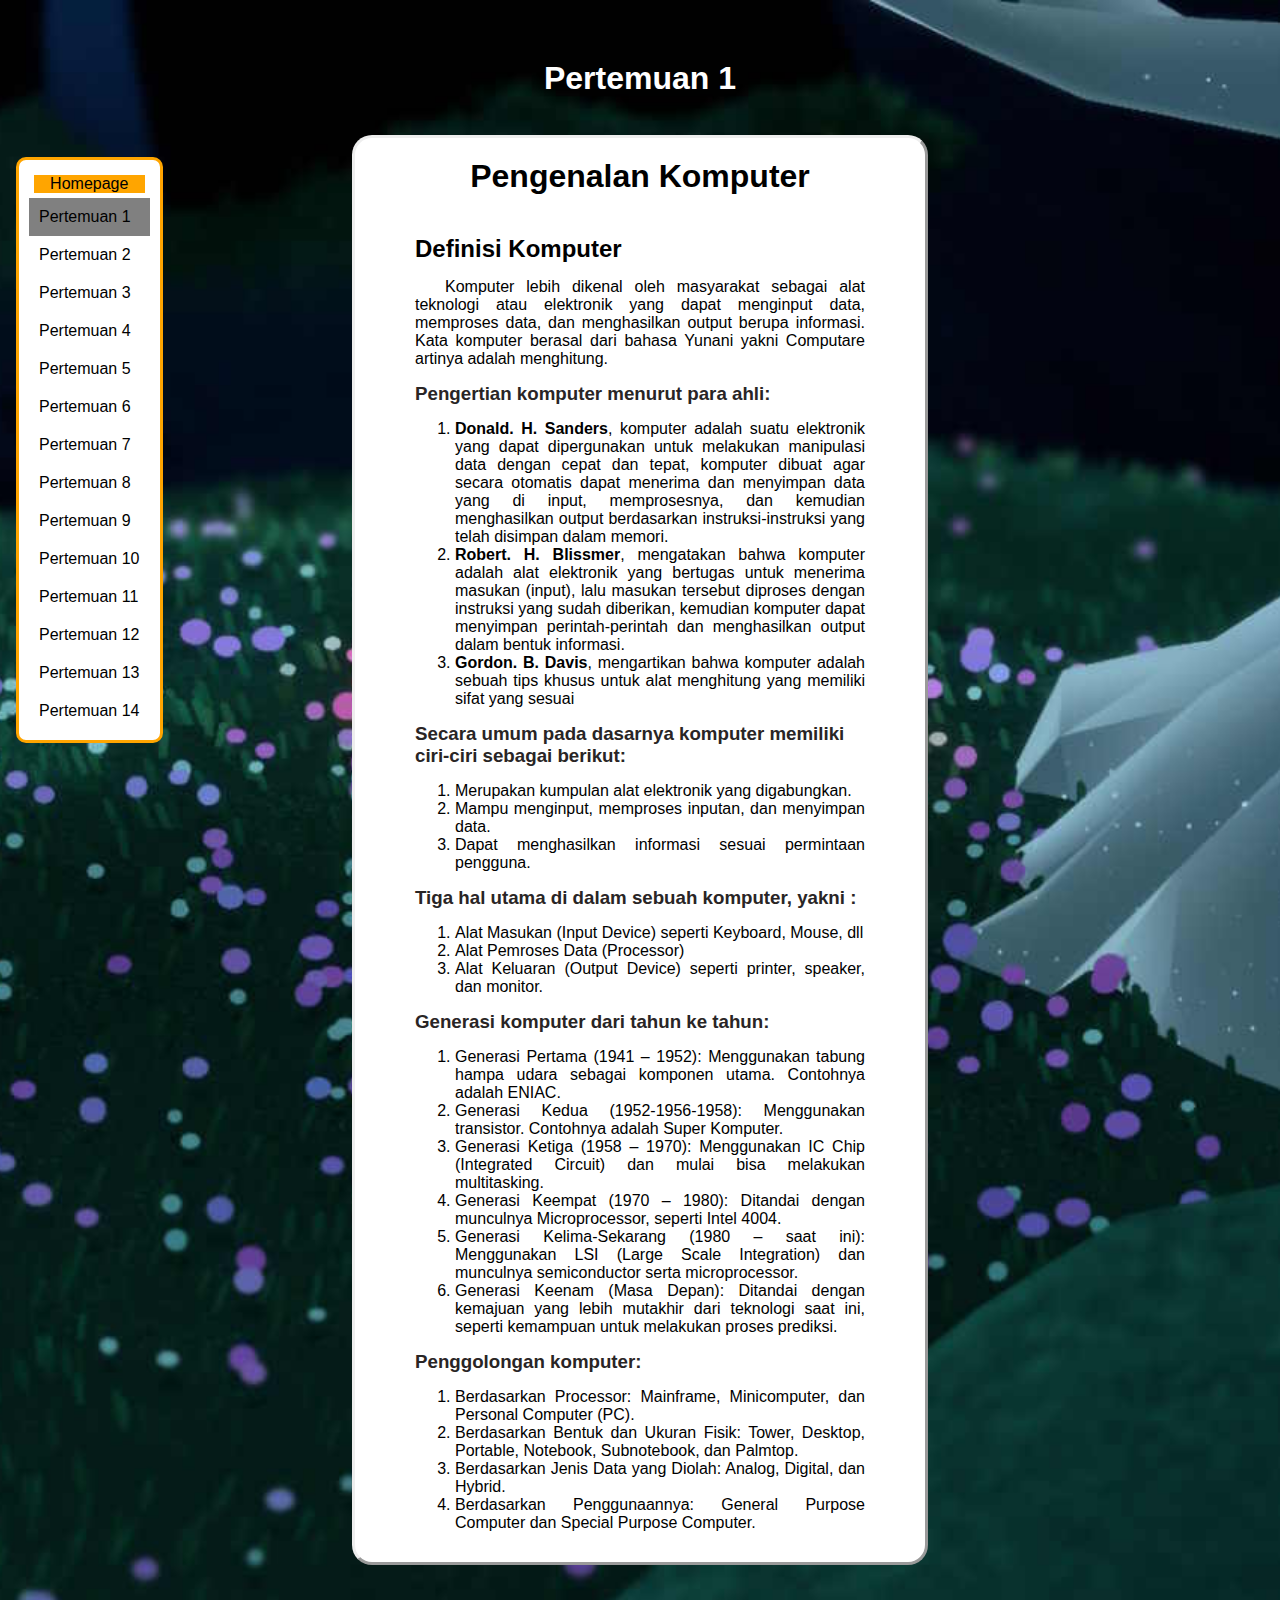
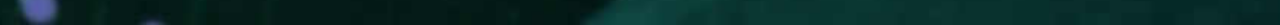
==== pertemuan1.html @ 70846f68 "Add files via upload" ====
<!DOCTYPE html>
<html lang="en">

<head>
    <meta charset="UTF-8">
    <meta http-equiv="Cache-Control" content="no-cache, no-store, must-revalidate" />
    <meta http-equiv="Pragma" content="no-cache" />
    <meta http-equiv="Expires" content="0" />
    <meta name="viewport" content="width=device-width, initial-scale=1.0">
    <title>Pertemuan 1</title>
    <link rel="stylesheet" href="pertemuanstyle.css">
</head>

<body>
    <nav>
        <!-- Always visible items in the nav bar -->
        <!-- <ul>
            <li>
                <a href="Homepage">Homepage</a>
            </li>
        </ul> -->
        <label id="halaman" for='menu' tabindex="0">
            Halaman
        </label>
        <input id='menu' type='checkbox' />
        <!-- The collapsable menu -->
        <ul>
            <li><a href='./'>Homepage</a></li>
            <li><a href='#' class="active">Pertemuan 1</a></li>
            <li><a href='./pertemuan2'>Pertemuan 2</a></li>
            <li><a href='./pertemuan3'>Pertemuan 3</a></li>
            <li><a href='./pertemuan4'>Pertemuan 4</a></li>
            <li><a href='./pertemuan5'>Pertemuan 5</a></li>
            <li><a href='./pertemuan6'>Pertemuan 6</a></li>
            <li><a href='./pertemuan7'>Pertemuan 7</a></li>
            <li><a href='./pertemuan8'>Pertemuan 8</a></li>
            <li><a href='./pertemuan9'>Pertemuan 9</a></li>
            <li><a href='./pertemuan10'>Pertemuan 10</a></li>
            <li><a href='./pertemuan11'>Pertemuan 11</a></li>
            <li><a href='./pertemuan12'>Pertemuan 12</a></li>
            <li><a href='./pertemuan13'>Pertemuan 13</a></li>
            <li><a href='./pertemuan14'>Pertemuan 14</a></li>
        </ul>
    </nav>
    <div class="halaman">
        <a href="./">
            <div class="homepage">
                Homepage
            </div>
        </a>
        <a href="#" class="active">
            <span>
                Pertemuan 1
            </span>
        </a>
        <a href="./pertemuan2">
            <span>
                Pertemuan 2
            </span>
        </a>
        <a href="./pertemuan3">
            <span>
                Pertemuan 3
            </span>
        </a>
        <a href="./pertemuan4">
            <span>
                Pertemuan 4
            </span>
        </a>
        <a href="./pertemuan5">
            <span>
                Pertemuan 5
            </span>
        </a>
        <a href="./pertemuan6">
            <span>
                Pertemuan 6
            </span>
        </a>
        <a href="./pertemuan7">
            <span>
                Pertemuan 7
            </span>
        </a>
        <a href="./pertemuan8">
            <span>
                Pertemuan 8
            </span>
        </a>
        <a href="./pertemuan9">
            <span>
                Pertemuan 9
            </span>
        </a>
        <a href="./pertemuan10">
            <span>
                Pertemuan 10
            </span>
        </a>
        <a href="./pertemuan11">
            <span>
                Pertemuan 11
            </span>
        </a>
        <a href="./pertemuan12">
            <span>
                Pertemuan 12
            </span>
        </a>
        <a href="./pertemuan13">
            <span>
                Pertemuan 13
            </span>
        </a>
        <a href="./pertemuan14">
            <span>
                Pertemuan 14
            </span>
        </a>
    </div>

    <div class="isi">
        <h1 id="pertemuan">Pertemuan 1</h1>
        <div class="rangkuman">
            <div class="isi-rangkuman">
                <h1>
                    Pengenalan Komputer
                </h1>

                <img src="images/pertemuan1.png" alt="" id="gambar">

                <h2>
                    Definisi Komputer
                </h2>
                <p id="paragraf">

                    Komputer lebih dikenal oleh masyarakat sebagai alat teknologi atau
                    elektronik yang dapat menginput data, memproses data, dan menghasilkan
                    output berupa informasi. Kata komputer berasal dari bahasa Yunani yakni
                    Computare artinya adalah menghitung.

                </p>

                <h3>
                    Pengertian komputer menurut para ahli:
                </h3>
                <ol id="list">
                    <li>
                        <p>
                           <Strong>Donald. H. Sanders</Strong>, komputer adalah suatu elektronik yang
                            dapat dipergunakan untuk melakukan manipulasi data dengan cepat dan
                            tepat, komputer dibuat agar secara otomatis dapat menerima dan
                            menyimpan data yang di input, memprosesnya, dan kemudian
                            menghasilkan output berdasarkan instruksi-instruksi yang telah disimpan
                            dalam memori.
                        </p>
                    </li>
                    <li>
                        <p>
                            <strong>Robert. H. Blissmer</strong>, mengatakan bahwa komputer adalah alat
                            elektronik yang bertugas untuk menerima masukan (input), lalu masukan
                            tersebut diproses dengan instruksi yang sudah diberikan, kemudian
                            komputer dapat menyimpan perintah-perintah dan menghasilkan output
                            dalam bentuk informasi.

                        </p>
                    </li>
                    <li>
                        <p>
                            <Strong>Gordon. B. Davis</Strong>, mengartikan bahwa komputer adalah
                            sebuah tips khusus untuk alat menghitung yang memiliki sifat yang
                            sesuai
                        </p>
                    </li>
                </ol>

                <h3>
                    Secara umum pada dasarnya komputer memiliki
                    ciri-ciri sebagai berikut:
                </h3>

                <ol id="list">
                    <li>
                        Merupakan kumpulan alat elektronik yang digabungkan.
                    </li>
                    <li>
                        Mampu menginput, memproses inputan, dan menyimpan data.
                    </li>
                    <li>
                        Dapat menghasilkan informasi sesuai permintaan pengguna.
                    </li>
                </ol>

                <h3>
                    Tiga hal utama di dalam sebuah komputer, yakni :
                </h3>
                <ol id="list">
                    <li>
                        Alat Masukan (Input Device) seperti Keyboard, Mouse, dll
                    </li>
                    <li>
                        Alat Pemroses Data (Processor)
                    </li>
                    <li>
                        Alat Keluaran (Output Device) seperti printer, speaker, dan monitor.
                    </li>
                </ol>

                <h3>
                    Generasi komputer dari tahun ke tahun:
                </h3>

                <ol id="list">
                    <li>
                        Generasi Pertama (1941 – 1952): Menggunakan tabung hampa udara sebagai komponen utama. Contohnya
                        adalah ENIAC.
                    </li>
                    <li>
                        Generasi Kedua (1952-1956-1958): Menggunakan transistor. Contohnya adalah Super Komputer.
                    </li>
                    <li>
                        Generasi Ketiga (1958 – 1970): Menggunakan IC Chip (Integrated Circuit) dan mulai bisa melakukan
                        multitasking.
                    </li>
                    <li>
                        Generasi Keempat (1970 – 1980): Ditandai dengan munculnya Microprocessor, seperti Intel 4004.
                    </li>
                    <li>
                        Generasi Kelima-Sekarang (1980 – saat ini): Menggunakan LSI (Large Scale Integration) dan
                        munculnya semiconductor serta microprocessor.
                    </li>
                    <li>
                        Generasi Keenam (Masa Depan): Ditandai dengan kemajuan yang lebih mutakhir dari teknologi saat
                        ini, seperti kemampuan untuk melakukan proses prediksi.
                    </li>
                </ol>

                <h3>
                    Penggolongan komputer:
                </h3>

                <ol id="list">
                    <li>
                        Berdasarkan Processor: Mainframe, Minicomputer, dan Personal Computer (PC).
                    </li>
                    <li>
                        Berdasarkan Bentuk dan Ukuran Fisik: Tower, Desktop, Portable, Notebook, Subnotebook, dan Palmtop.
                    </li>
                    <li>
                        Berdasarkan Jenis Data yang Diolah: Analog, Digital, dan Hybrid.
                    </li>
                    <li>
                        Berdasarkan Penggunaannya: General Purpose Computer dan Special Purpose Computer.
                    </li>
                </ol>

            </div>
        </div>
    </div>

    <a href="#halaman" id="myBtn" title="Go to top">
        <svg width="25" xmlns="http://www.w3.org/2000/svg" fill="none" viewBox="0 0 24 24" stroke-width="1.5"
            stroke="currentColor" class="size-6">
            <path stroke-linecap="round" stroke-linejoin="round" d="M4.5 10.5 12 3m0 0 7.5 7.5M12 3v18" />
        </svg>

    </a>




</body>

</html>
---- pertemuanstyle.css ----
* {
    margin: 0px;
    padding: 0px;
    box-sizing: border-box;
    font-family: 'poppins', sans-serif;
    scroll-behavior: smooth;
}

body {
    background-image: url(images/background.jpg);
    background-repeat: no-repeat;
    background-size: cover;
    background-position: center;
}

.halaman {
    background-color: white;
    color: black;
    padding: 10px;
    position: fixed;
    top: 50%;
    -ms-transform: translateY(-50%);
    transform: translateY(-50%);
    left: 16px;
    border: solid;
    border-color: orange;
    border-radius: 10px;
}

.halaman span,
a:link,
a:visited {
    padding: 5px;
    display: block;
    color: black;
    text-decoration: none;
}

.halaman a:hover {
    background-color: grey;
    transition: background-color 0.3s;
}

.isi {
    padding-top: 60px;
    padding-bottom: 60px;
    color: white;
    text-align: center;
}

.rangkuman h1 {
    text-align: center;
    margin: 20px;
}

.rangkuman p {
    text-align: justify;
}

.rangkuman {
    color: black;
    background-color: white;
    margin: auto;
    width: 45%;
    border: outset;
    padding: 0px 60px 15px 60px;
    border-radius: 20px;
}

.dropdown {
    display: none;
}

.homepage {
    background-color: orange;
    text-align: center;
}

/* INI NAVBAR */

nav {
    display: none;
    transition: 0.5s;
}

input[type='checkbox']{
    appearance: none;
    -webkit-appearance: none;
}

label {
    appearance: none;
    -webkit-appearance: none;
}

ul{
    list-style: none;
    display: flex;
}


.active {
    background-color: grey;
    cursor: unset;
}

/* AKHIR NAVBAR */

#myBtn {
    display: none;
}

/* Awal pengaturan untuk Text dan Gambar Isi Rangkuman */
#gambar {
    display: block;
    width: 50%;
    margin-top: 20px;
    margin-bottom: 20px;
    border-radius: 10px;
    margin-right: auto;
    margin-left: auto;
}

#gambarkanan {
    float: right;
    width: 50%;
    margin-top: 20px;
    margin-bottom: 20px;
}

#gambarkiri {
    float: left;
    width: 50%;
    margin-top: 20px;
    margin-bottom: 20px;
}

#paragraf {
    text-indent: 30px;
}


#list{
    margin-left: 40px;
    margin-top: 10px;
    margin-bottom: 15px;
    text-align: justify;
}

h2 {
    text-align: left;
    margin-top: 15px;
    margin-bottom: 15px;
}

h3 {
    color: rgb(41, 37, 37);
    text-align: left;
    margin-top: 15px;
    margin-bottom: 15px;
}

#pertemuan{
    display: block;
    height: 75px;
}

/* Akhir pengaturan untuk Text dan Gambar Isi Rangkuman */

@media screen and (max-width:720px) {

    .rangkuman {
        width: 100%;
    }

    .isi-rangkuman h1 {
        font-size: 24px;
    }

    .halaman {
        display: none;
        font-weight: bold;
    }

    nav {
        display: block;
    }

    nav ul{
        font-size: 1.2em;
        flex-direction: column;
        background-color: white;
        width: 100%;
    }

    nav ul li {
        margin-bottom: 0;
        width: 100%;
        text-align: center;
        padding: 0.5em;
    }

    input[type="checkbox"]:not(:checked)~ul {
        display: none;
    }

    label {
        background-color: green;
        text-align: center;
        display: block;
        padding: 0.5em;
        line-height: 1.6em;
        align-self: center;
    }

    #myBtn {
        display: block;
        position: fixed;
        /* Fixed/sticky position */
        bottom: 20px;
        /* Place the button at the bottom of the page */
        right: 30px;
        /* Place the button 30px from the right */
        border: none;
        /* Remove borders */
        outline: none;
        /* Remove outline */
        background-color: grey;
        /* Set a background color */
        color: white;
        /* Text color */
        padding: 13px;
        /* Some padding */
        border-radius: 10px;
        /* Rounded corners */
        font-size: 18px;
        /* Increase font size */
    }

    #gambar {
        width: 100%;

    }

}
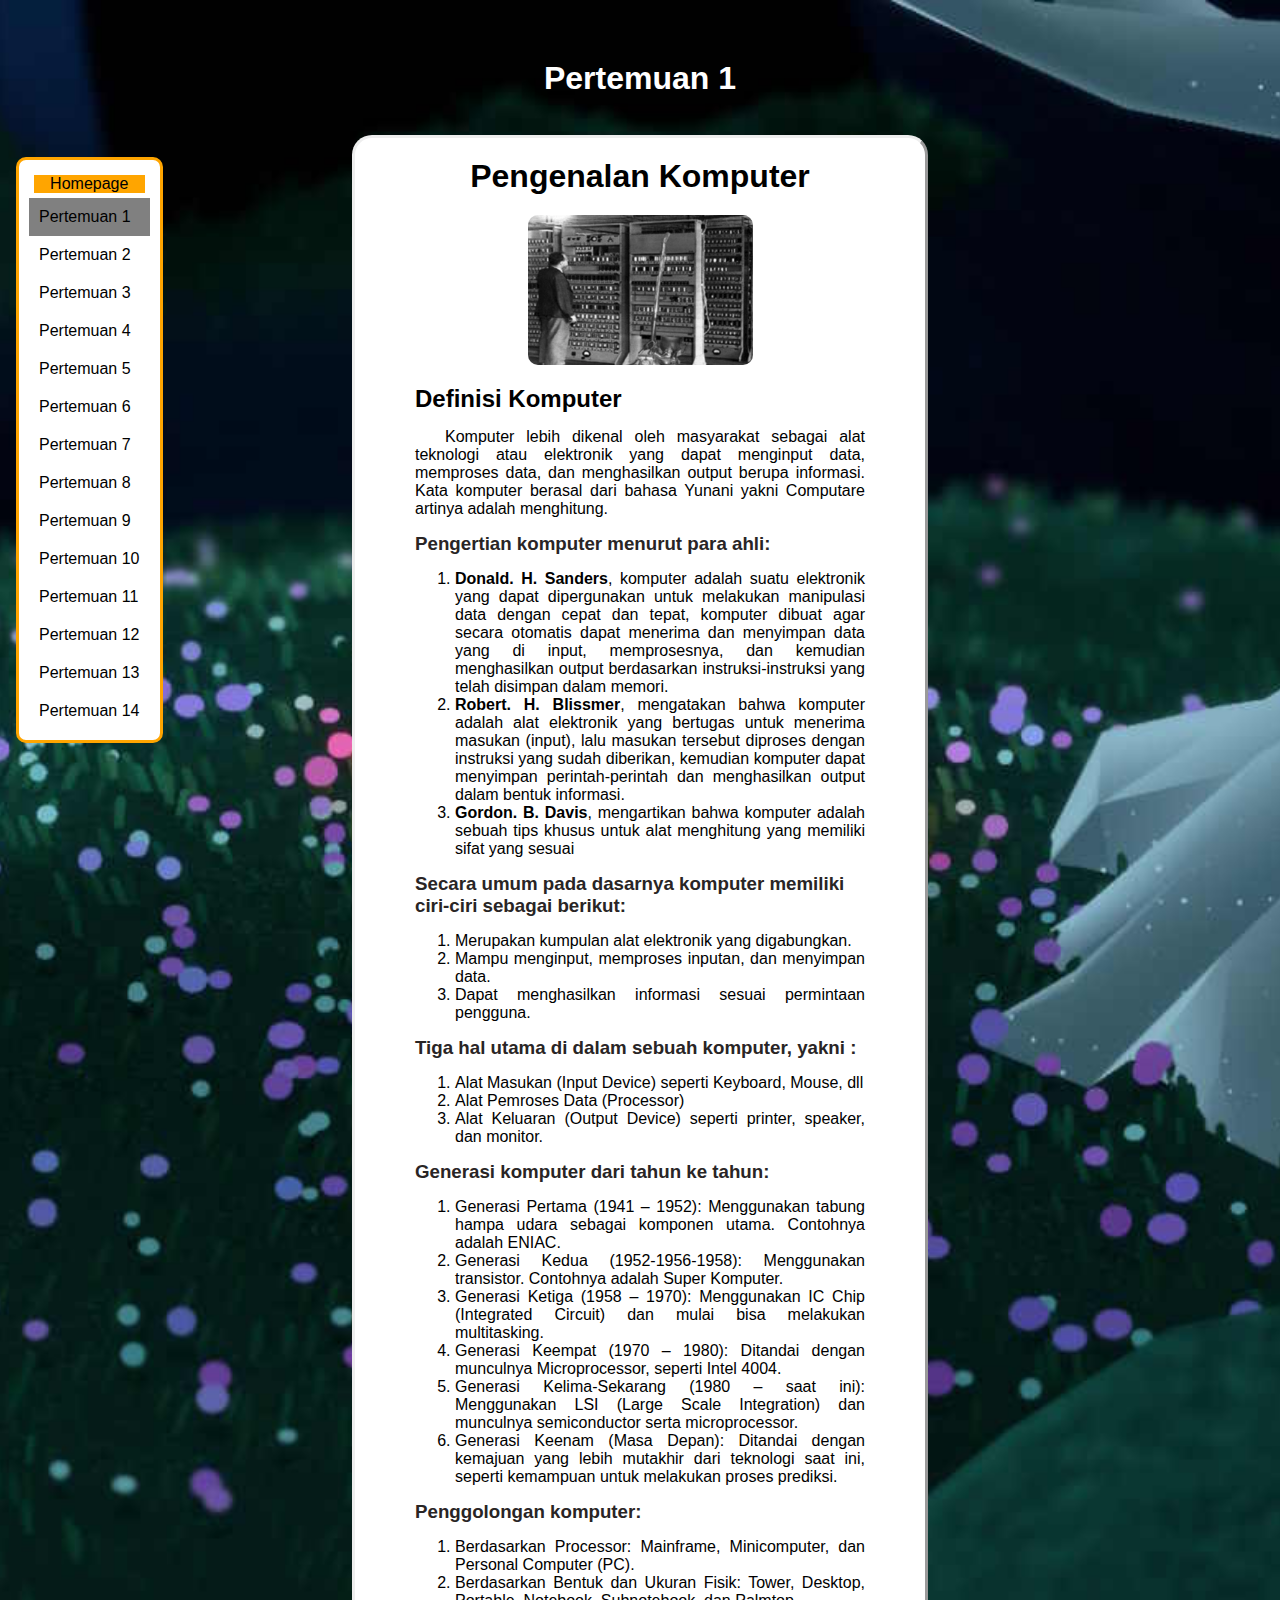
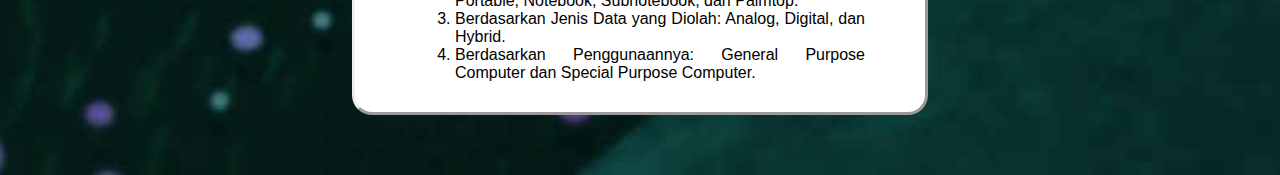
==== commit a06ce64b: "msg" ====
--- a/pertemuan1.html
+++ b/pertemuan1.html
@@ -13,12 +13,7 @@
 
 <body>
     <nav>
-        <!-- Always visible items in the nav bar -->
-        <!-- <ul>
-            <li>
-                <a href="Homepage">Homepage</a>
-            </li>
-        </ul> -->
+       
         <label id="halaman" for='menu' tabindex="0">
             Halaman
         </label>
--- a/pertemuanstyle.css
+++ b/pertemuanstyle.css
@@ -147,6 +147,13 @@
     text-align: justify;
 }
 
+#list2{
+    margin-left: 18px;
+    margin-top: 10px;
+    margin-bottom: 15px;
+    text-align: justify;
+}
+
 h2 {
     text-align: left;
     margin-top: 15px;
@@ -171,6 +178,7 @@
 
     .rangkuman {
         width: 100%;
+        padding: 0px 15px 15px 15px;
     }
 
     .isi-rangkuman h1 {
@@ -242,4 +250,4 @@
 
     }
 
-}+}
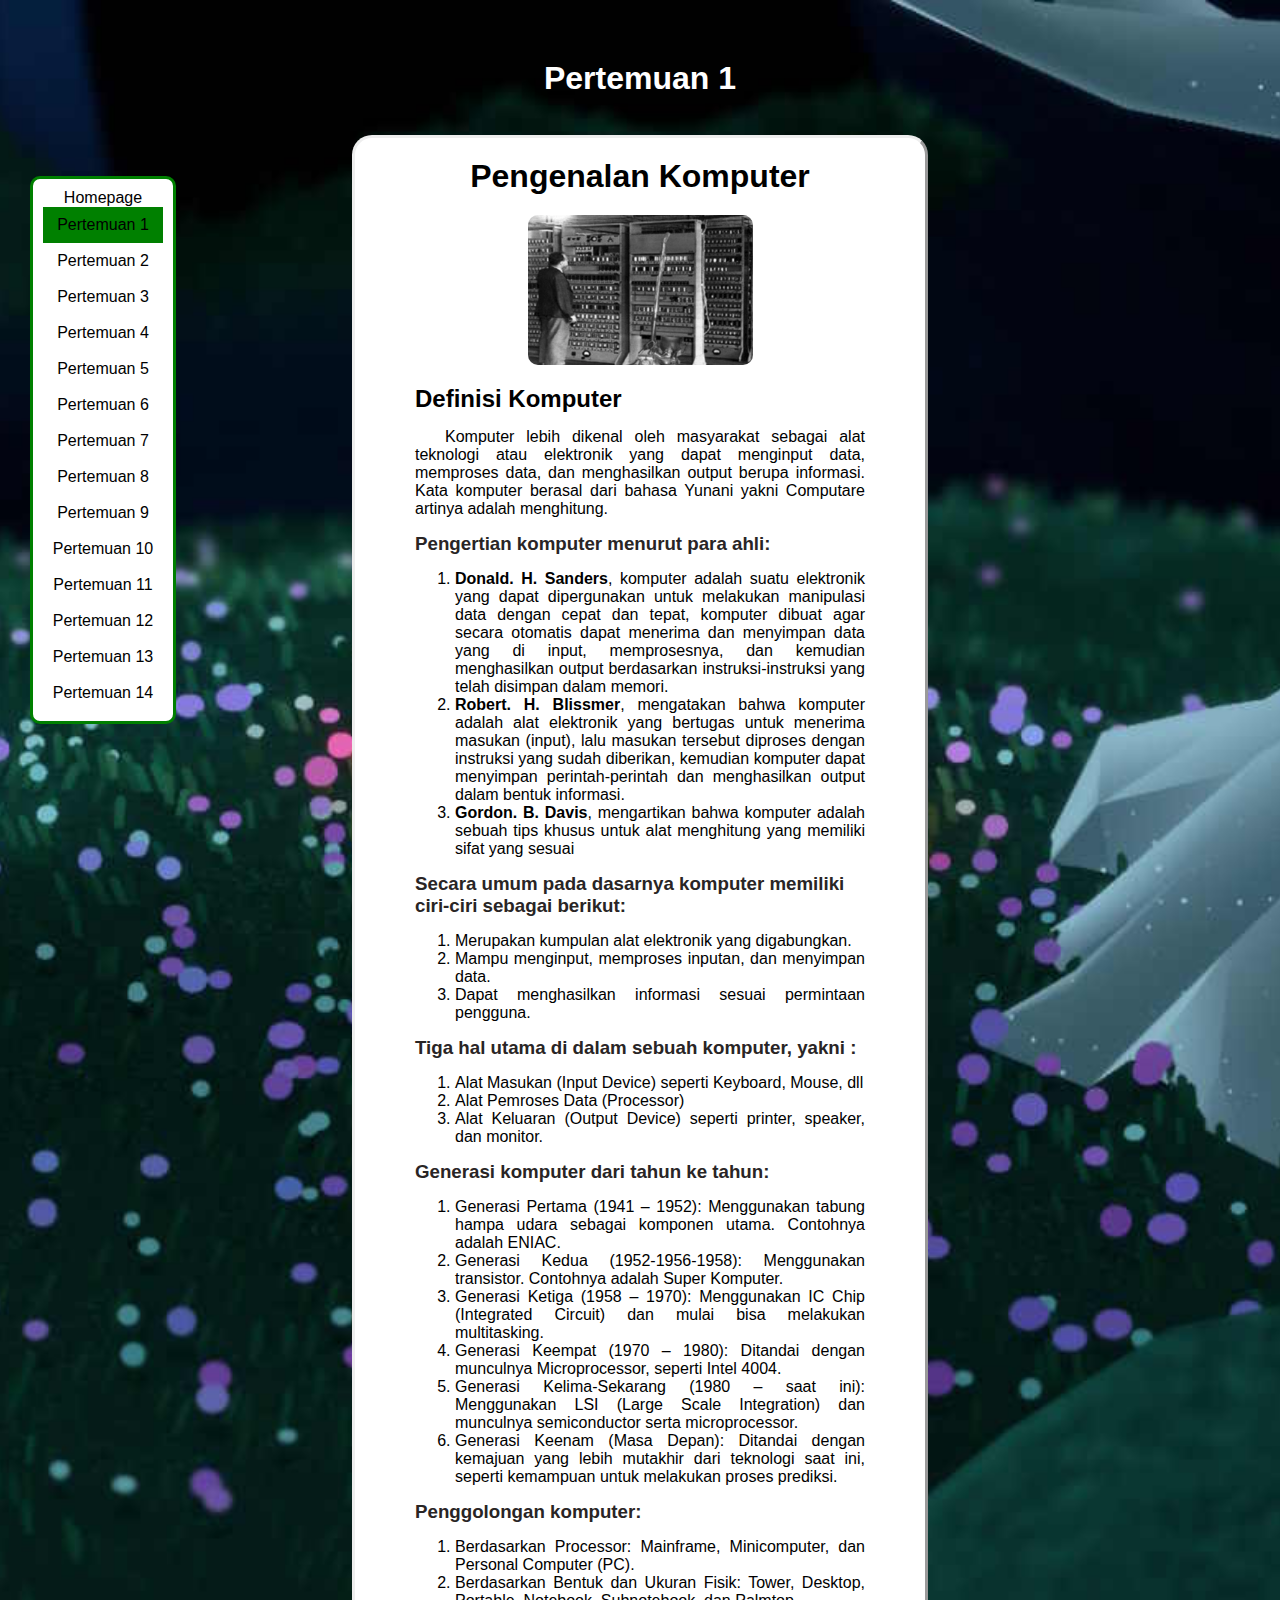
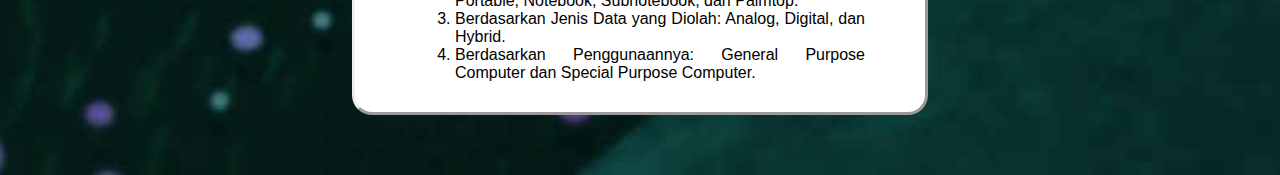
==== commit 3ca195bb: "sidebar dan navbar" ====
--- a/pertemuan1.html
+++ b/pertemuan1.html
@@ -12,8 +12,9 @@
 </head>
 
 <body>
+
+    <!-- Awal Nabar -->
     <nav>
-       
         <label id="halaman" for='menu' tabindex="0">
             Halaman
         </label>
@@ -21,7 +22,7 @@
         <!-- The collapsable menu -->
         <ul>
             <li><a href='./'>Homepage</a></li>
-            <li><a href='#' class="active">Pertemuan 1</a></li>
+            <li><a href='#' class="activenav">Pertemuan 1</a></li>
             <li><a href='./pertemuan2'>Pertemuan 2</a></li>
             <li><a href='./pertemuan3'>Pertemuan 3</a></li>
             <li><a href='./pertemuan4'>Pertemuan 4</a></li>
--- a/pertemuanstyle.css
+++ b/pertemuanstyle.css
@@ -15,29 +15,38 @@
 
 .halaman {
     background-color: white;
+    display: flex;
+    flex-direction: column;
+    align-items: center;
+    text-align: center;
     color: black;
     padding: 10px;
     position: fixed;
     top: 50%;
     -ms-transform: translateY(-50%);
     transform: translateY(-50%);
-    left: 16px;
+    left: 30px;
     border: solid;
-    border-color: orange;
+    border-color: green;
     border-radius: 10px;
-}
-
-.halaman span,
+    text-decoration: none;
+}
+
 a:link,
 a:visited {
-    padding: 5px;
-    display: block;
+
     color: black;
     text-decoration: none;
 }
 
+.halaman span {
+    padding: 9px;
+    display: block;
+    width: 120px;
+}
+
 .halaman a:hover {
-    background-color: grey;
+    background-color: green;
     transition: background-color 0.3s;
 }
 
@@ -71,11 +80,6 @@
     display: none;
 }
 
-.homepage {
-    background-color: orange;
-    text-align: center;
-}
-
 /* INI NAVBAR */
 
 nav {
@@ -83,7 +87,7 @@
     transition: 0.5s;
 }
 
-input[type='checkbox']{
+input[type='checkbox'] {
     appearance: none;
     -webkit-appearance: none;
 }
@@ -93,15 +97,27 @@
     -webkit-appearance: none;
 }
 
-ul{
+ul {
     list-style: none;
     display: flex;
 }
 
+.bullet {
+    list-style: square;
+}
+
 
 .active {
-    background-color: grey;
+    background-color: green;
     cursor: unset;
+}
+
+.activenav {
+    display: block;
+    width: 377px;
+    padding: 10px;
+    background-color: green;
+    border-radius: 10px;
 }
 
 /* AKHIR NAVBAR */
@@ -140,14 +156,14 @@
 }
 
 
-#list{
+#list {
     margin-left: 40px;
     margin-top: 10px;
     margin-bottom: 15px;
     text-align: justify;
 }
 
-#list2{
+#list2 {
     margin-left: 18px;
     margin-top: 10px;
     margin-bottom: 15px;
@@ -167,7 +183,7 @@
     margin-bottom: 15px;
 }
 
-#pertemuan{
+#pertemuan {
     display: block;
     height: 75px;
 }
@@ -192,20 +208,30 @@
 
     nav {
         display: block;
-    }
-
-    nav ul{
-        font-size: 1.2em;
+        display: flex;
+        flex-direction: column;
+        align-items: center;
+        justify-content: center;
+    }
+
+    nav ul {
         flex-direction: column;
         background-color: white;
         width: 100%;
+        display: flex;
+        align-items: center;
+        justify-content: center;
     }
 
     nav ul li {
-        margin-bottom: 0;
-        width: 100%;
         text-align: center;
         padding: 0.5em;
+    }
+
+    nav ul li a {
+        padding: 10px;
+        display: block;
+        width: 1000px;
     }
 
     input[type="checkbox"]:not(:checked)~ul {
@@ -219,6 +245,7 @@
         padding: 0.5em;
         line-height: 1.6em;
         align-self: center;
+        width: 100%;
     }
 
     #myBtn {
@@ -250,4 +277,4 @@
 
     }
 
-}
+}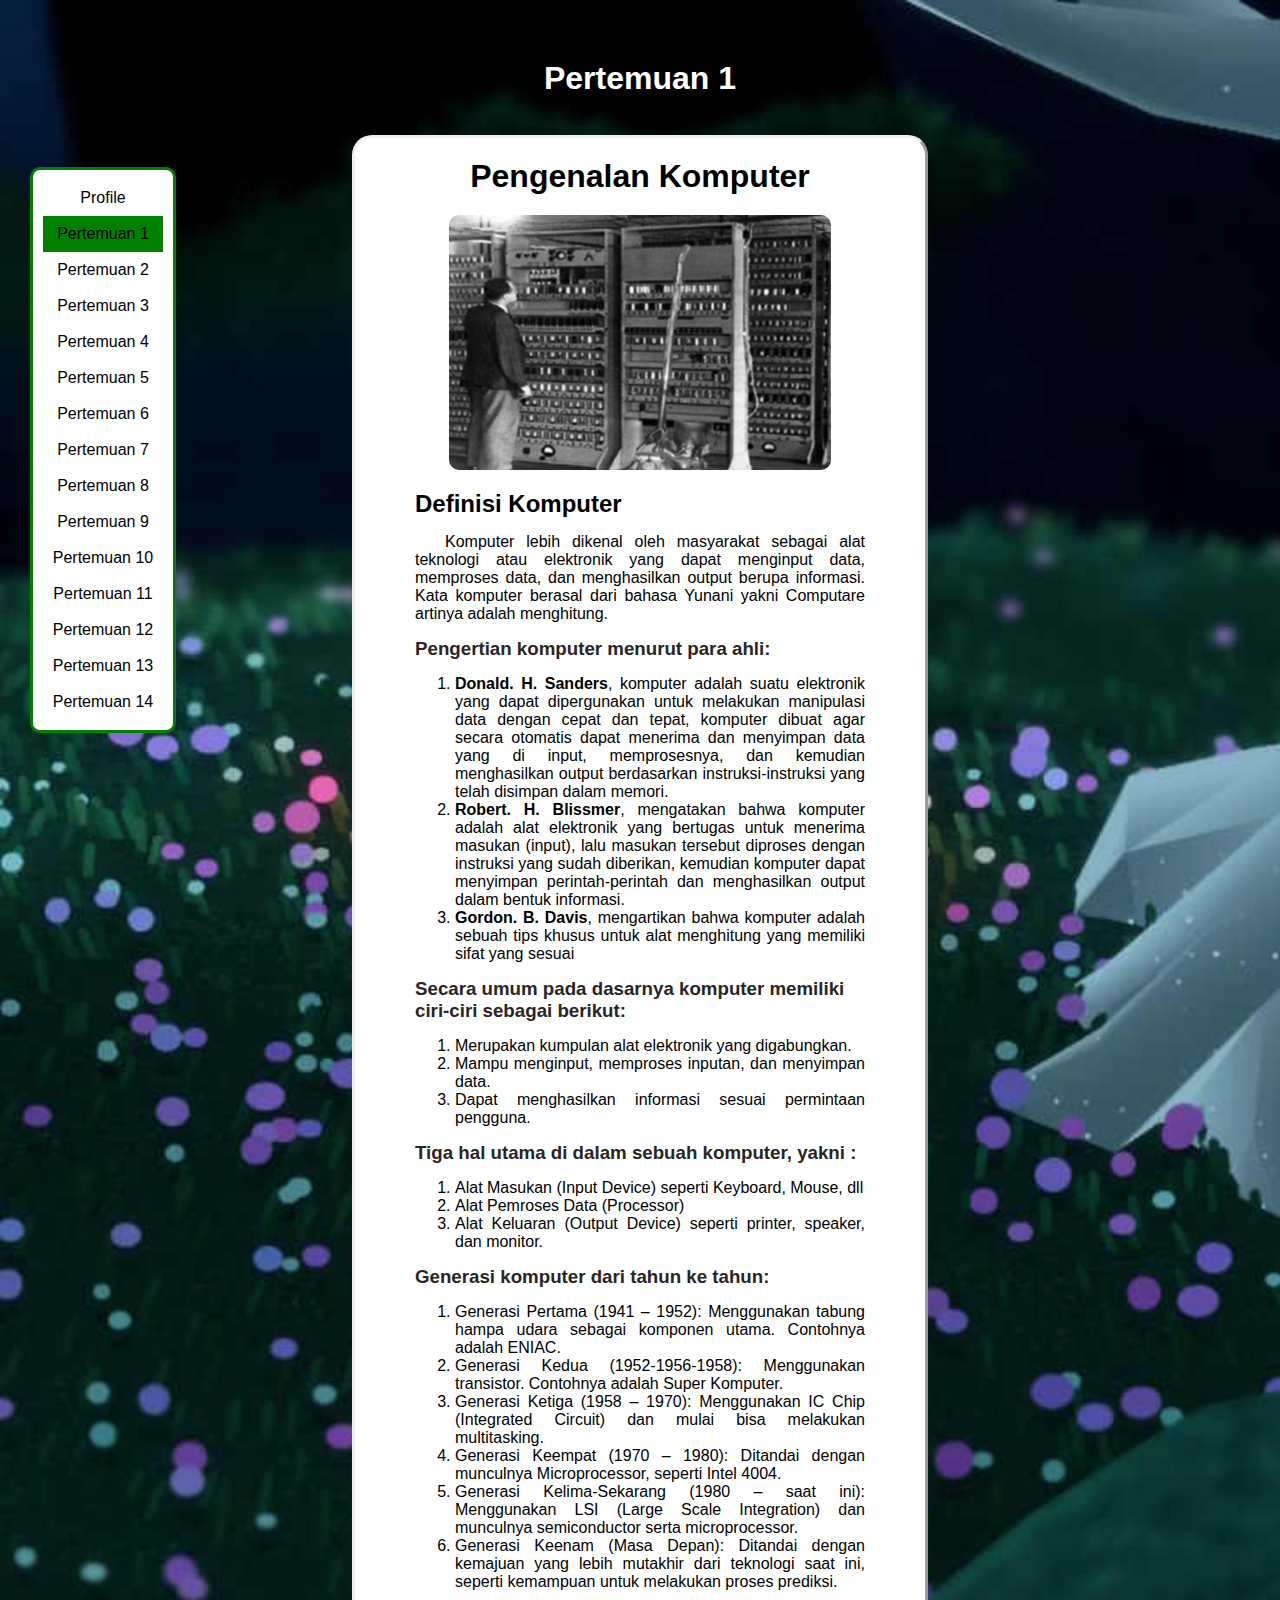
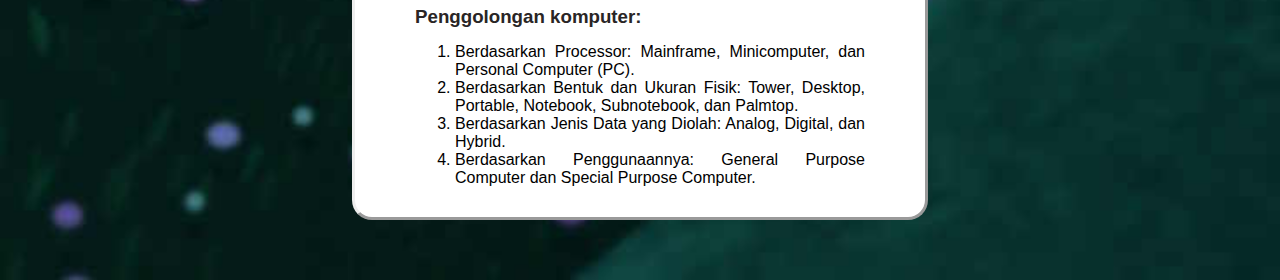
==== commit 9a462dc7: "+++" ====
--- a/pertemuan1.html
+++ b/pertemuan1.html
@@ -40,9 +40,9 @@
     </nav>
     <div class="halaman">
         <a href="./">
-            <div class="homepage">
-                Homepage
-            </div>
+            <span class="homepage">
+                Profile
+            </span>
         </a>
         <a href="#" class="active">
             <span>
--- a/pertemuanstyle.css
+++ b/pertemuanstyle.css
@@ -114,12 +114,17 @@
 
 .activenav {
     display: block;
-    width: 377px;
+    width: 350px;
     padding: 10px;
     background-color: green;
     border-radius: 10px;
 }
 
+.halaman a .homepage:hover {
+    background-color: purple;
+    transition: background-color 0.4s;
+}
+
 /* AKHIR NAVBAR */
 
 #myBtn {
@@ -129,7 +134,7 @@
 /* Awal pengaturan untuk Text dan Gambar Isi Rangkuman */
 #gambar {
     display: block;
-    width: 50%;
+    width: 85%;
     margin-top: 20px;
     margin-bottom: 20px;
     border-radius: 10px;
@@ -231,7 +236,7 @@
     nav ul li a {
         padding: 10px;
         display: block;
-        width: 1000px;
+        width: 350px;
     }
 
     input[type="checkbox"]:not(:checked)~ul {
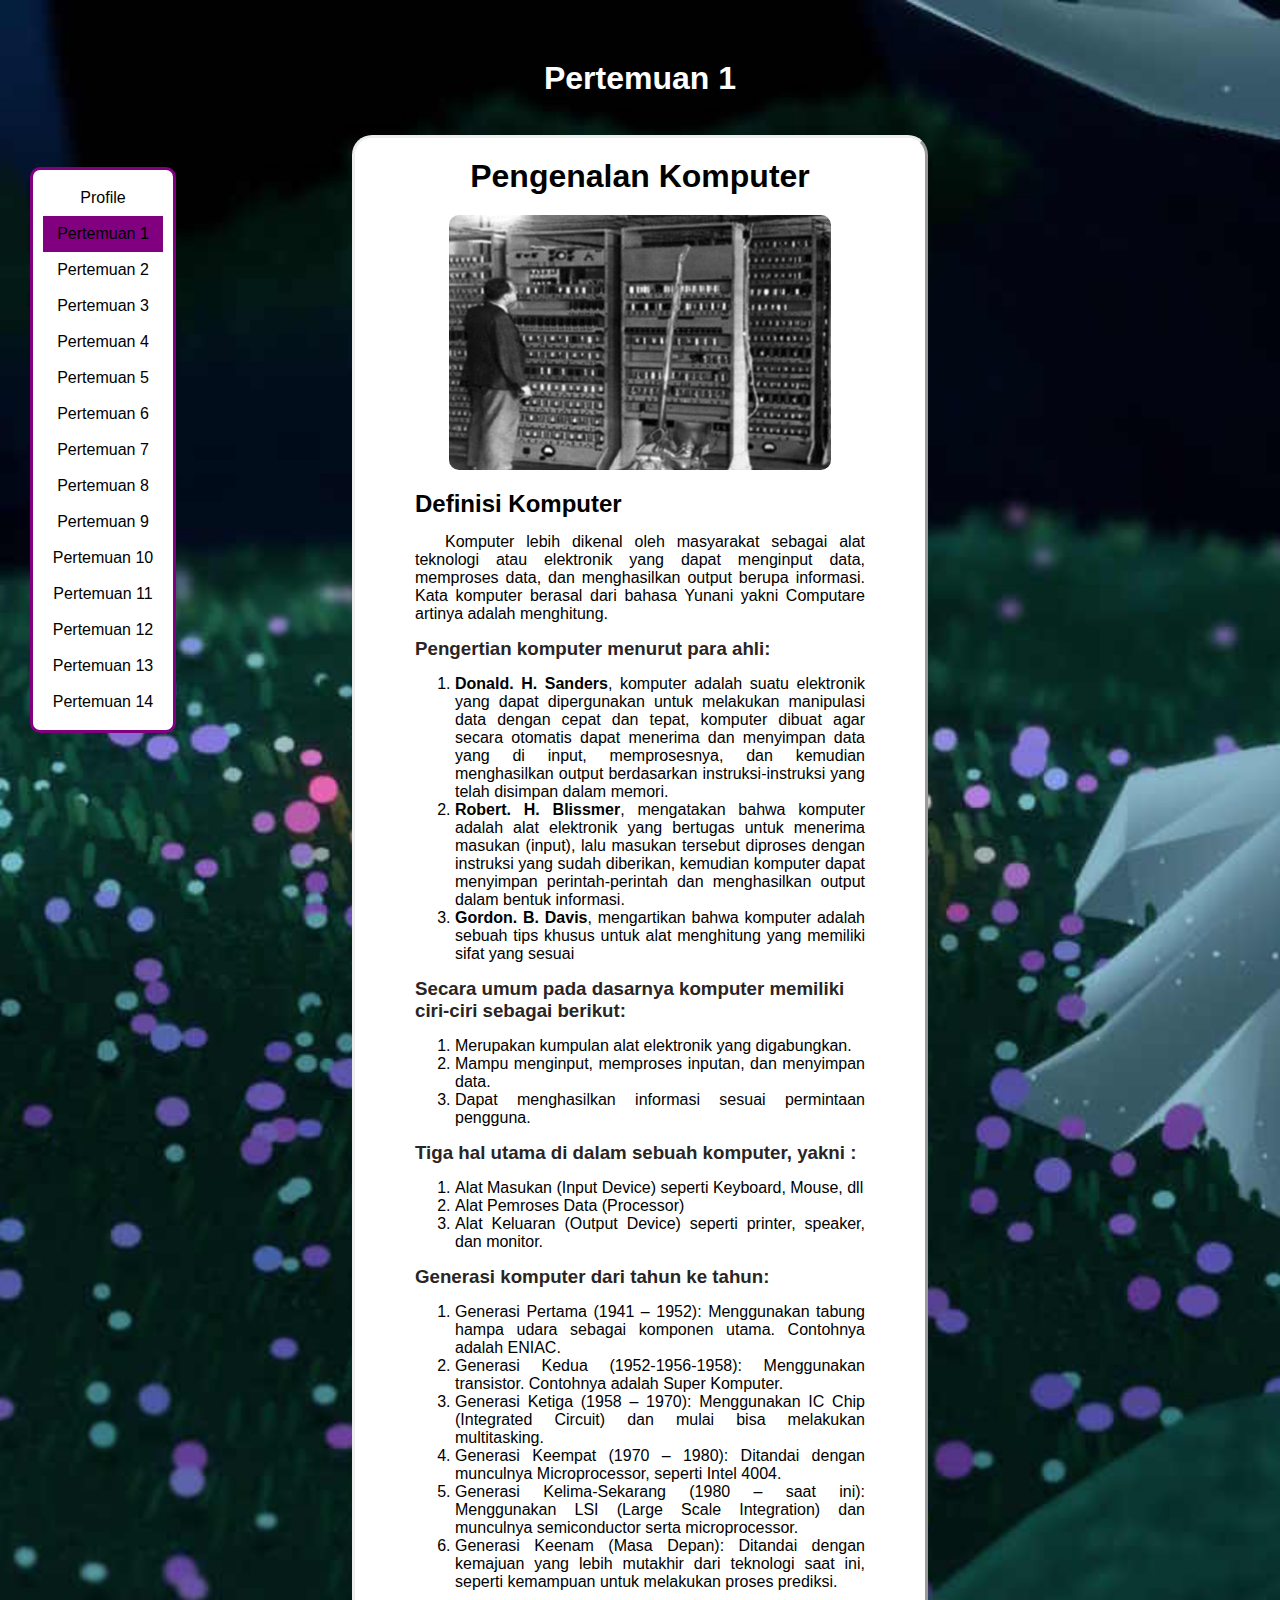
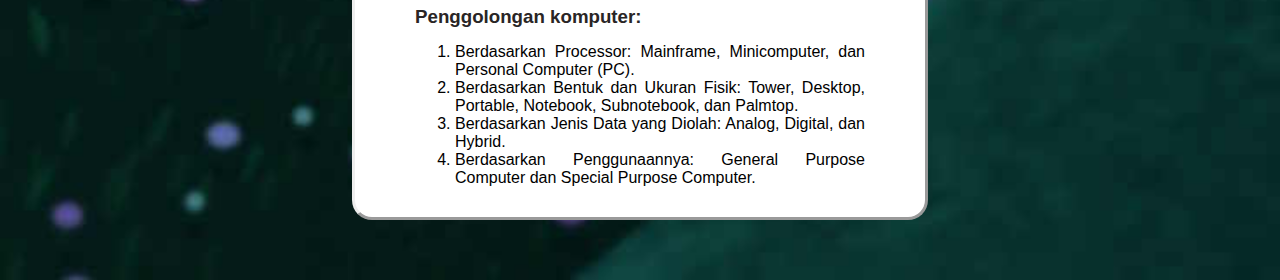
==== commit 7100d308: "Penambahan Menu Burger" ====
--- a/pertemuan1.html
+++ b/pertemuan1.html
@@ -19,6 +19,11 @@
             Halaman
         </label>
         <input id='menu' type='checkbox' />
+        <div class="menu-burger">
+            <span></span>
+            <span></span>
+            <span></span>
+        </div>
         <!-- The collapsable menu -->
         <ul>
             <li><a href='./'>Homepage</a></li>
--- a/pertemuanstyle.css
+++ b/pertemuanstyle.css
@@ -27,7 +27,7 @@
     transform: translateY(-50%);
     left: 30px;
     border: solid;
-    border-color: green;
+    border-color: purple;
     border-radius: 10px;
     text-decoration: none;
 }
@@ -46,7 +46,7 @@
 }
 
 .halaman a:hover {
-    background-color: green;
+    background-color: purple;
     transition: background-color 0.3s;
 }
 
@@ -108,15 +108,15 @@
 
 
 .active {
-    background-color: green;
+    background-color: purple;
     cursor: unset;
 }
 
 .activenav {
     display: block;
-    width: 350px;
+    width: 1000px;
     padding: 10px;
-    background-color: green;
+    background-color: purple;
     border-radius: 10px;
 }
 
@@ -217,6 +217,7 @@
         flex-direction: column;
         align-items: center;
         justify-content: center;
+        overflow-x: hidden;
     }
 
     nav ul {
@@ -236,21 +237,61 @@
     nav ul li a {
         padding: 10px;
         display: block;
-        width: 350px;
+        width: 1000px;
     }
 
     input[type="checkbox"]:not(:checked)~ul {
         display: none;
     }
 
+    /* BURGER LIST */
+
+     input[type="checkbox"]:checked ~ .menu-burger span:nth-child(1) {
+        transform: rotate(-45deg) translate(-5px, 1px);
+        transition: all 0.5s;
+    }
+    
+    input[type="checkbox"]:checked ~ .menu-burger span:nth-child(2) {
+        display: none;
+        visibility: hidden;
+        transition: all 0.5s;
+    }
+
+    input[type="checkbox"]:checked ~ .menu-burger span:nth-child(3) {
+        transform: rotate(45deg) translate(-5px, -1px);
+        transition: all 0.5s;
+    }
+
+    input[type="checkbox"]:not(:checked) ~ .menu-burger span {
+        transition: all 0.5s;
+    }
+
+    /* BURGER LIST */
+
     label {
-        background-color: green;
+        background-color: purple;
         text-align: center;
         display: block;
         padding: 0.5em;
         line-height: 1.6em;
         align-self: center;
         width: 100%;
+    }
+
+    .menu-burger {
+        right: 10px;
+        top: 9px;
+        align-items: center;
+        position: absolute;
+        display: flex;
+        flex-direction: column;
+    }
+
+    .menu-burger span {
+        width: 25px;
+        height: 3px;
+        background-color: white;
+        margin: 3px 0px;
     }
 
     #myBtn {
